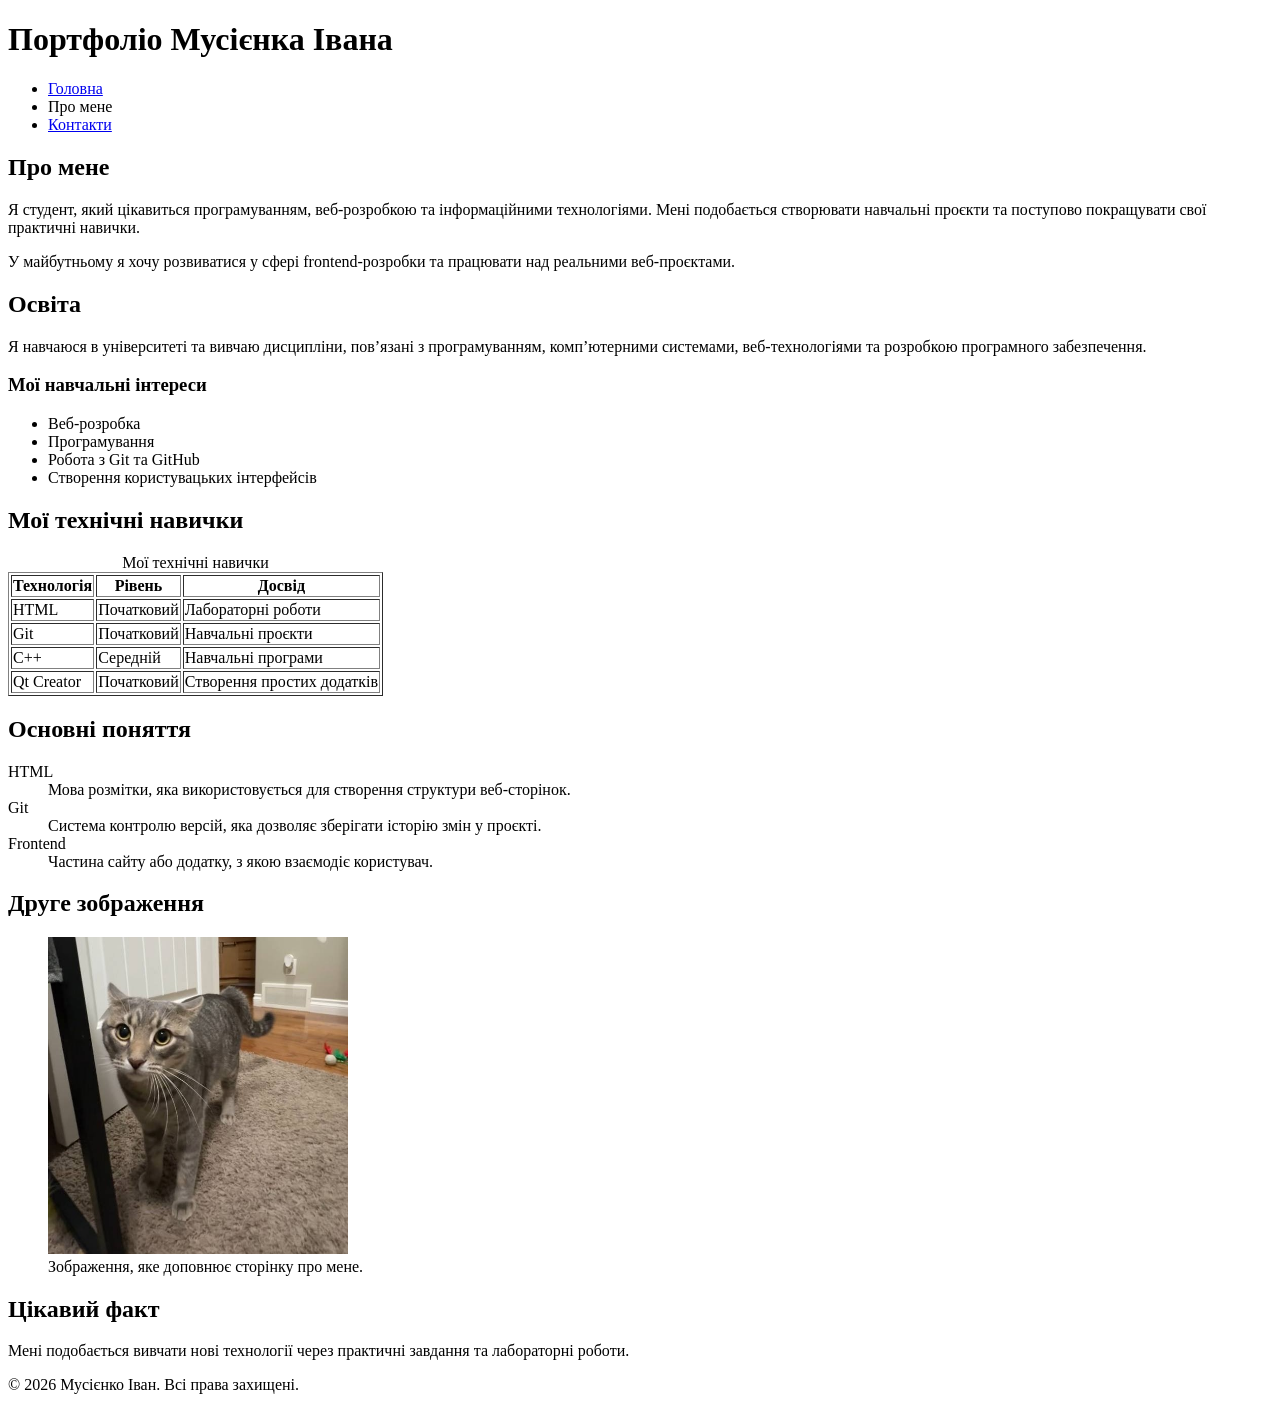
==== about.html @ 91faa162 "init: initialize portfolio project" ====
<!DOCTYPE html>
<html lang="uk">
<head>
    <meta charset="UTF-8">
    <meta name="viewport" content="width=device-width, initial-scale=1.0">
    <meta name="description" content="Інформація про Івана Мусієнка, освіту, навички та інтереси">
    <meta name="author" content="Мусієнко Іван">
    <title>Про мене — Портфоліо</title>
</head>
<body>

    <header>
        <h1>Портфоліо Мусієнка Івана</h1>

        <nav>
            <ul>
                <li><a href="index.html">Головна</a></li>
                <li>Про мене</li>
                <li><a href="contacts.html">Контакти</a></li>
            </ul>
        </nav>
    </header>

    <main>
        <section>
            <h2>Про мене</h2>

            <p>
                Я студент, який цікавиться програмуванням, веб-розробкою та інформаційними технологіями.
                Мені подобається створювати навчальні проєкти та поступово покращувати свої практичні навички.
            </p>

            <p>
                У майбутньому я хочу розвиватися у сфері frontend-розробки та працювати над реальними веб-проєктами.
            </p>
        </section>

        <section>
            <h2>Освіта</h2>

            <p>
                Я навчаюся в університеті та вивчаю дисципліни, пов’язані з програмуванням,
                комп’ютерними системами, веб-технологіями та розробкою програмного забезпечення.
            </p>

            <h3>Мої навчальні інтереси</h3>

            <ul>
                <li>Веб-розробка</li>
                <li>Програмування</li>
                <li>Робота з Git та GitHub</li>
                <li>Створення користувацьких інтерфейсів</li>
            </ul>
        </section>

        <section>
            <h2>Мої технічні навички</h2>

            <table border="1">
                <caption>Мої технічні навички</caption>
                <thead>
                    <tr>
                        <th>Технологія</th>
                        <th>Рівень</th>
                        <th>Досвід</th>
                    </tr>
                </thead>
                <tbody>
                    <tr>
                        <td>HTML</td>
                        <td>Початковий</td>
                        <td>Лабораторні роботи</td>
                    </tr>
                    <tr>
                        <td>Git</td>
                        <td>Початковий</td>
                        <td>Навчальні проєкти</td>
                    </tr>
                    <tr>
                        <td>C++</td>
                        <td>Середній</td>
                        <td>Навчальні програми</td>
                    </tr>
                    <tr>
                        <td>Qt Creator</td>
                        <td>Початковий</td>
                        <td>Створення простих додатків</td>
                    </tr>
                </tbody>
            </table>
        </section>

        <section>
            <h2>Основні поняття</h2>

            <dl>
                <dt>HTML</dt>
                <dd>Мова розмітки, яка використовується для створення структури веб-сторінок.</dd>

                <dt>Git</dt>
                <dd>Система контролю версій, яка дозволяє зберігати історію змін у проєкті.</dd>

                <dt>Frontend</dt>
                <dd>Частина сайту або додатку, з якою взаємодіє користувач.</dd>
            </dl>
        </section>

        <section>
            <h2>Друге зображення</h2>

            <figure>
                <img src="images/avatar.jpg" alt="Аватар або зображення для сторінки про мене" width="300">
                <figcaption>Зображення, яке доповнює сторінку про мене.</figcaption>
            </figure>
        </section>

        <aside>
            <h2>Цікавий факт</h2>
            <p>
                Мені подобається вивчати нові технології через практичні завдання та лабораторні роботи.
            </p>
        </aside>
    </main>

    <footer>
        <p>&copy; 2026 Мусієнко Іван. Всі права захищені.</p>
    </footer>

</body>
</html>
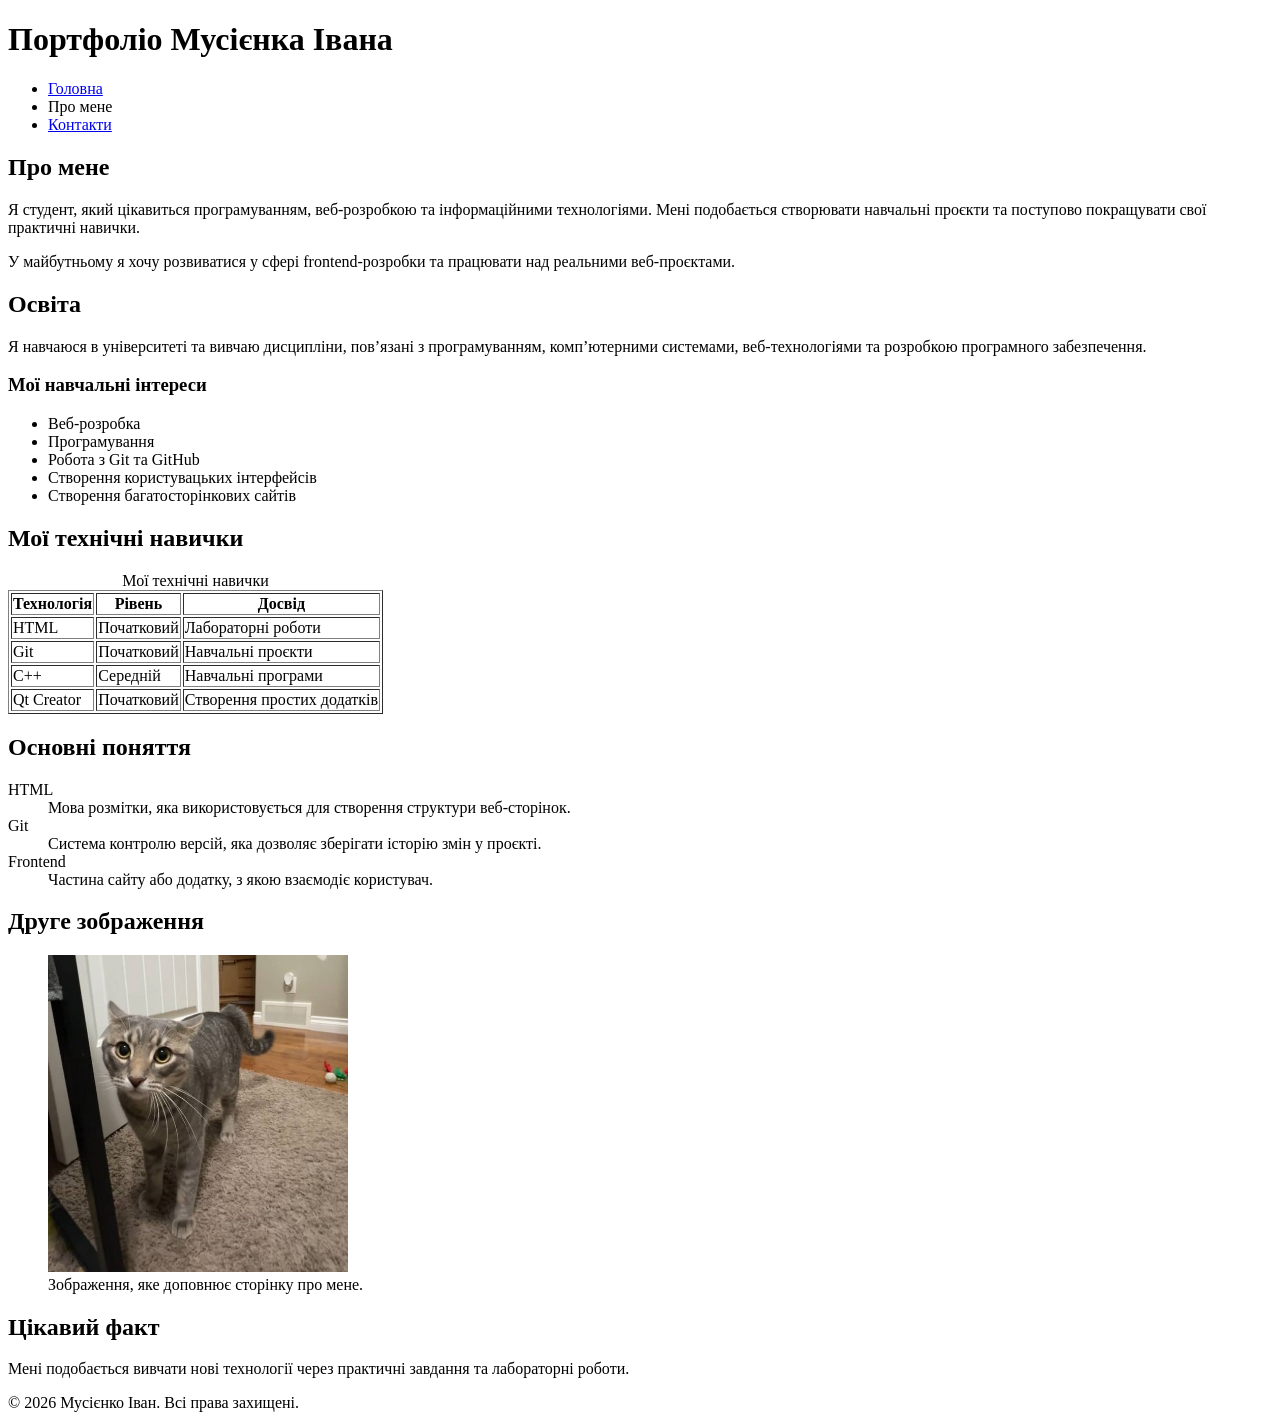
==== commit deed7afb: "feat: update learning interests" ====
--- a/about.html
+++ b/about.html
@@ -50,6 +50,7 @@
                 <li>Програмування</li>
                 <li>Робота з Git та GitHub</li>
                 <li>Створення користувацьких інтерфейсів</li>
+                <li>Створення багатосторінкових сайтів</li>
             </ul>
         </section>
 
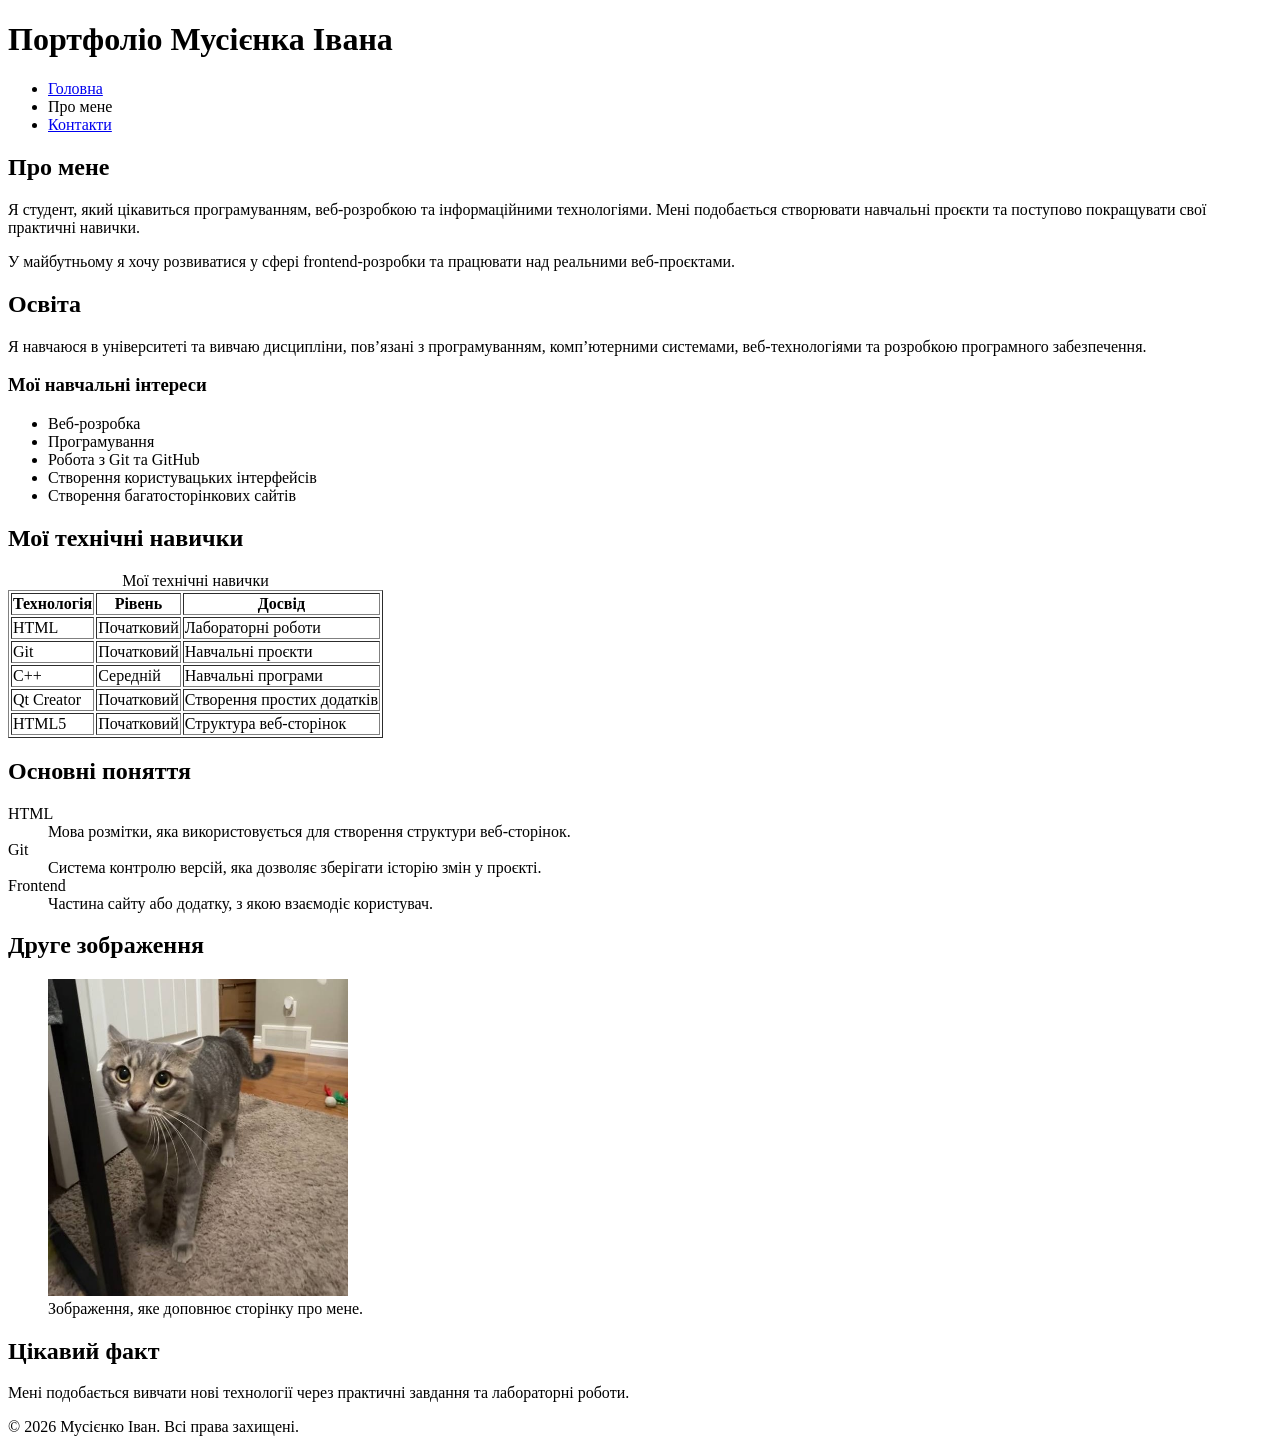
==== commit c64be240: "feat: update skills table" ====
--- a/about.html
+++ b/about.html
@@ -87,6 +87,11 @@
                         <td>Початковий</td>
                         <td>Створення простих додатків</td>
                     </tr>
+                    <tr>
+                        <td>HTML5</td>
+                        <td>Початковий</td>
+                        <td>Структура веб-сторінок</td>
+                    </tr>
                 </tbody>
             </table>
         </section>
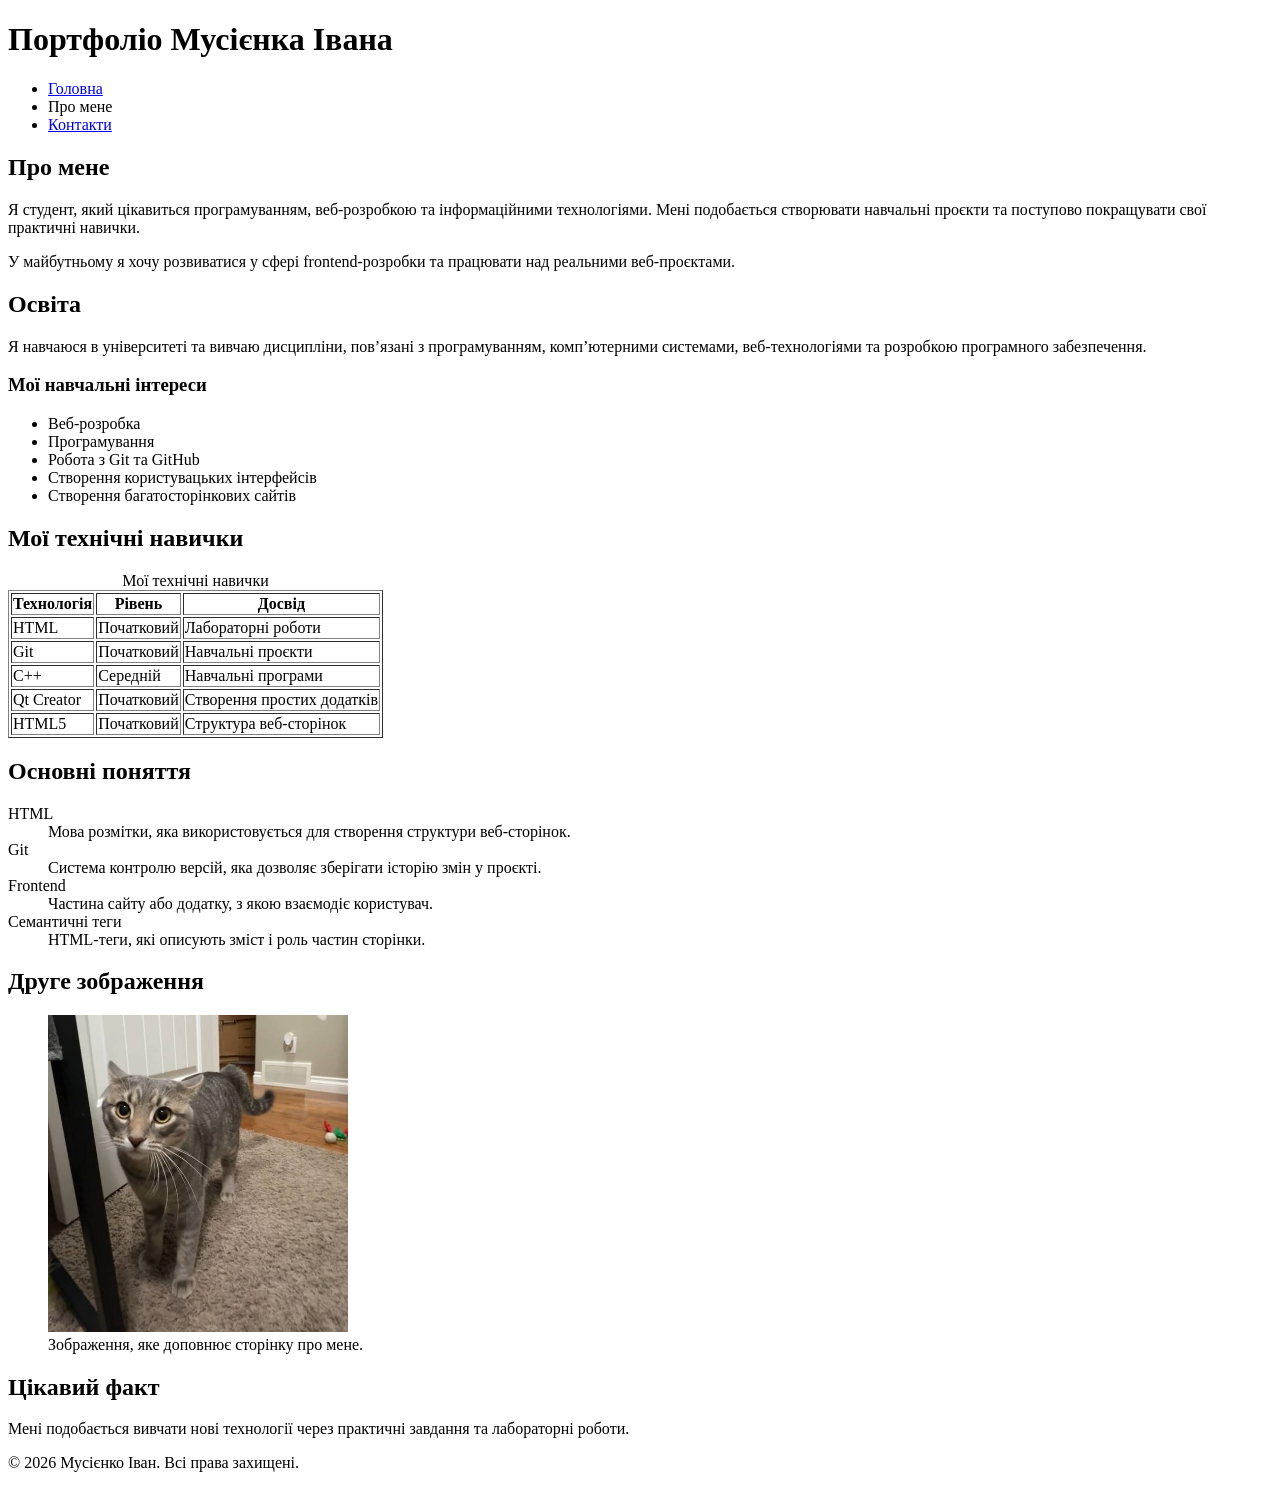
==== commit 73a37dcf: "feat: add semantic html term" ====
--- a/about.html
+++ b/about.html
@@ -108,6 +108,9 @@
 
                 <dt>Frontend</dt>
                 <dd>Частина сайту або додатку, з якою взаємодіє користувач.</dd>
+
+                <dt>Семантичні теги</dt>
+                <dd>HTML-теги, які описують зміст і роль частин сторінки.</dd>
             </dl>
         </section>
 
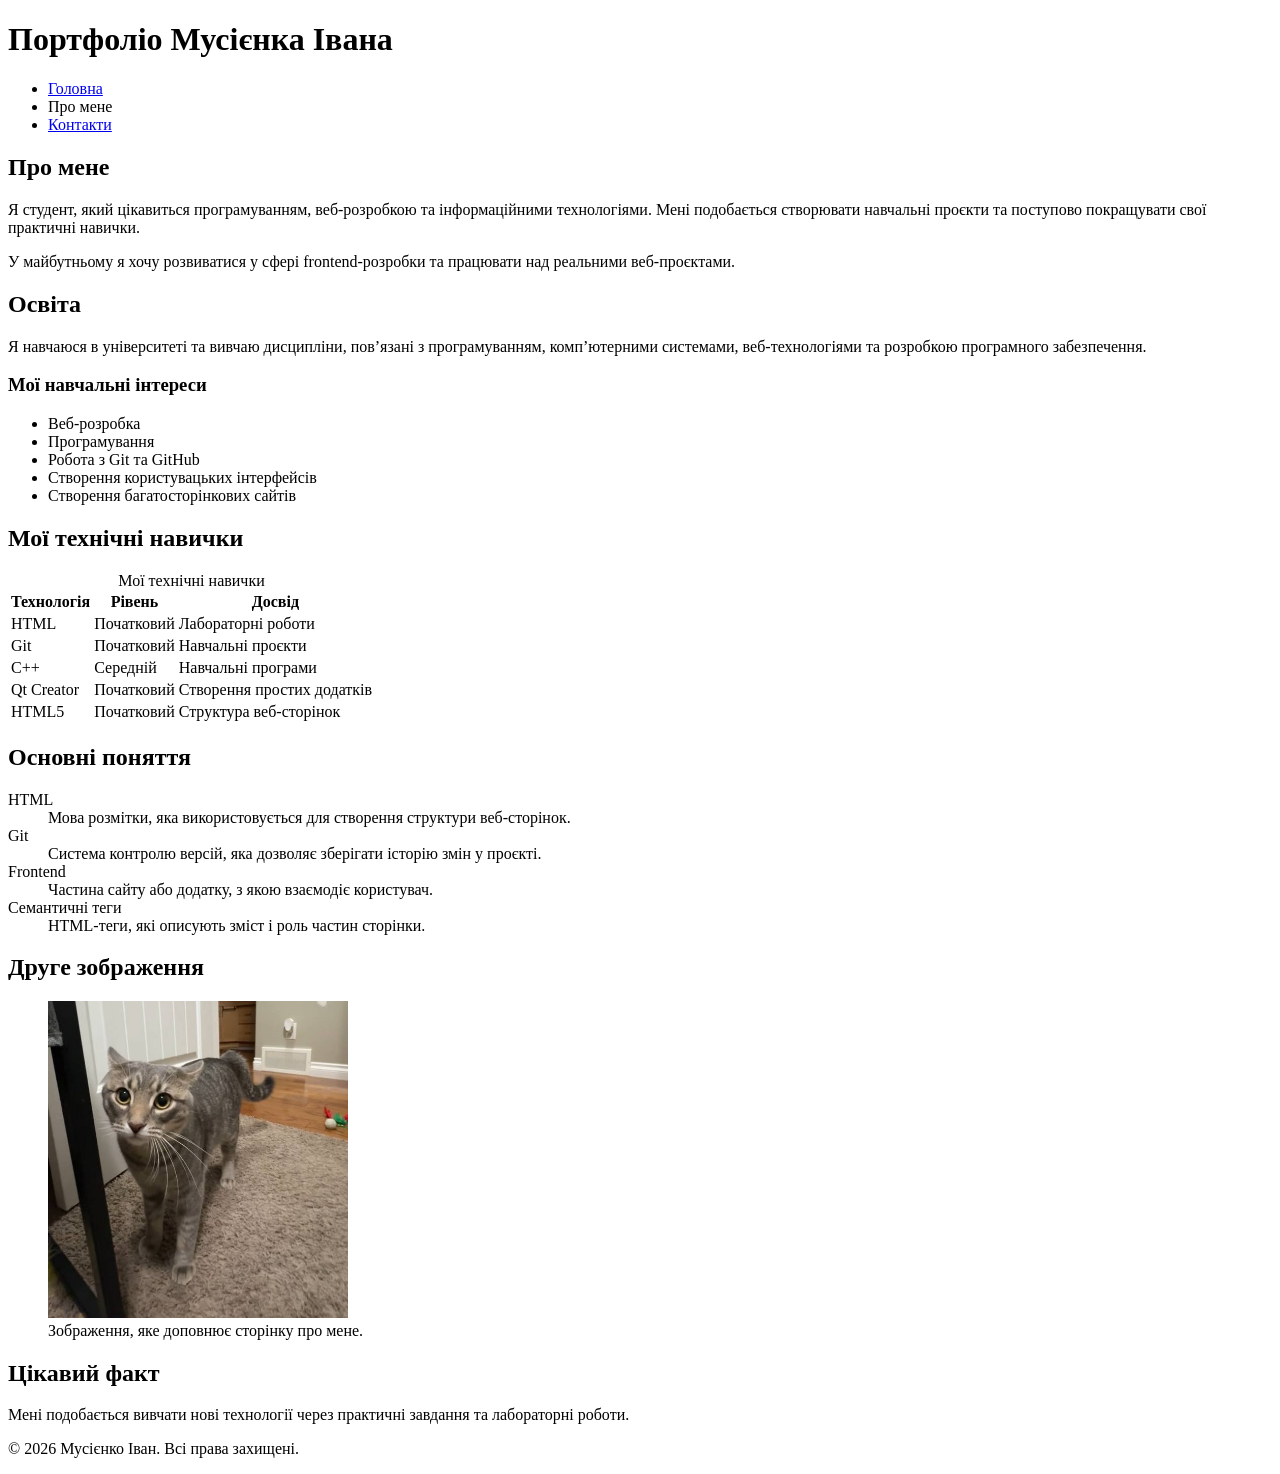
==== commit b63fd3d0: "fix: remove deprecated table border attribute" ====
--- a/about.html
+++ b/about.html
@@ -57,7 +57,7 @@
         <section>
             <h2>Мої технічні навички</h2>
 
-            <table border="1">
+            <table>
                 <caption>Мої технічні навички</caption>
                 <thead>
                     <tr>
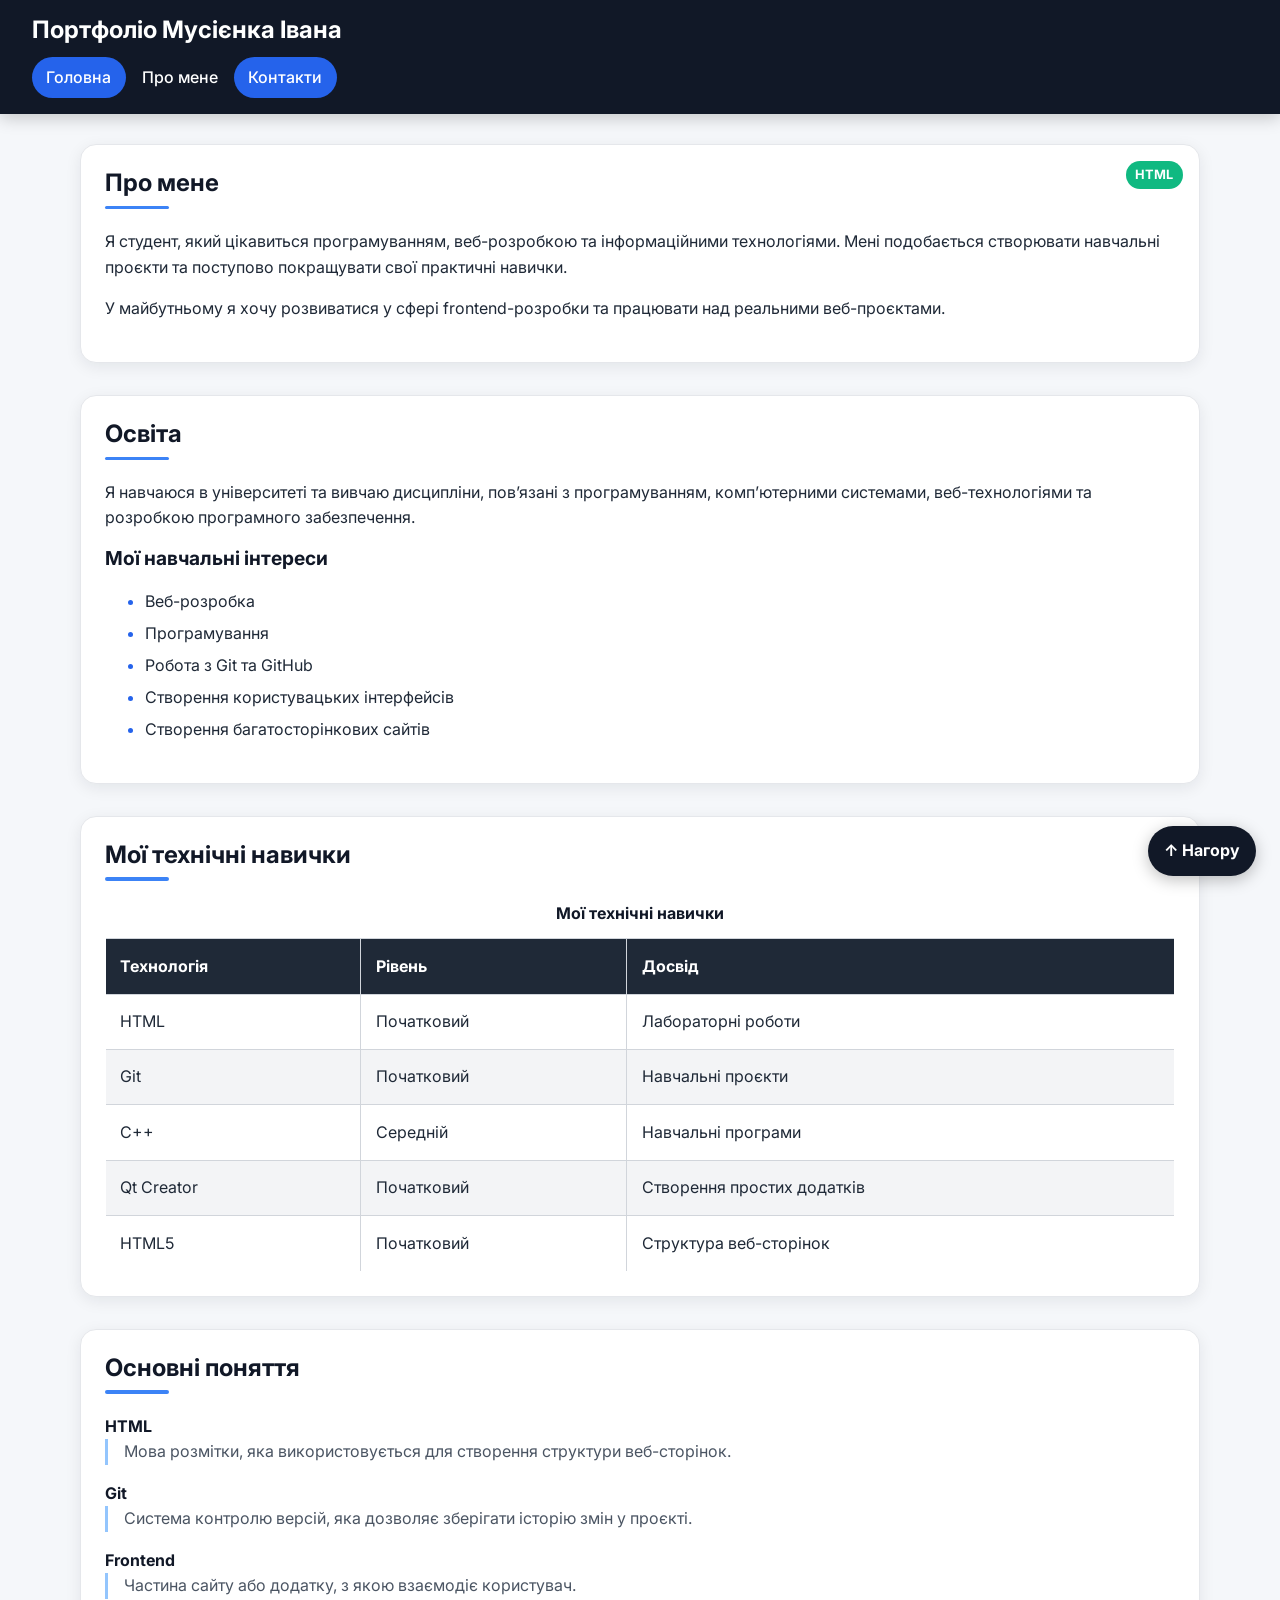
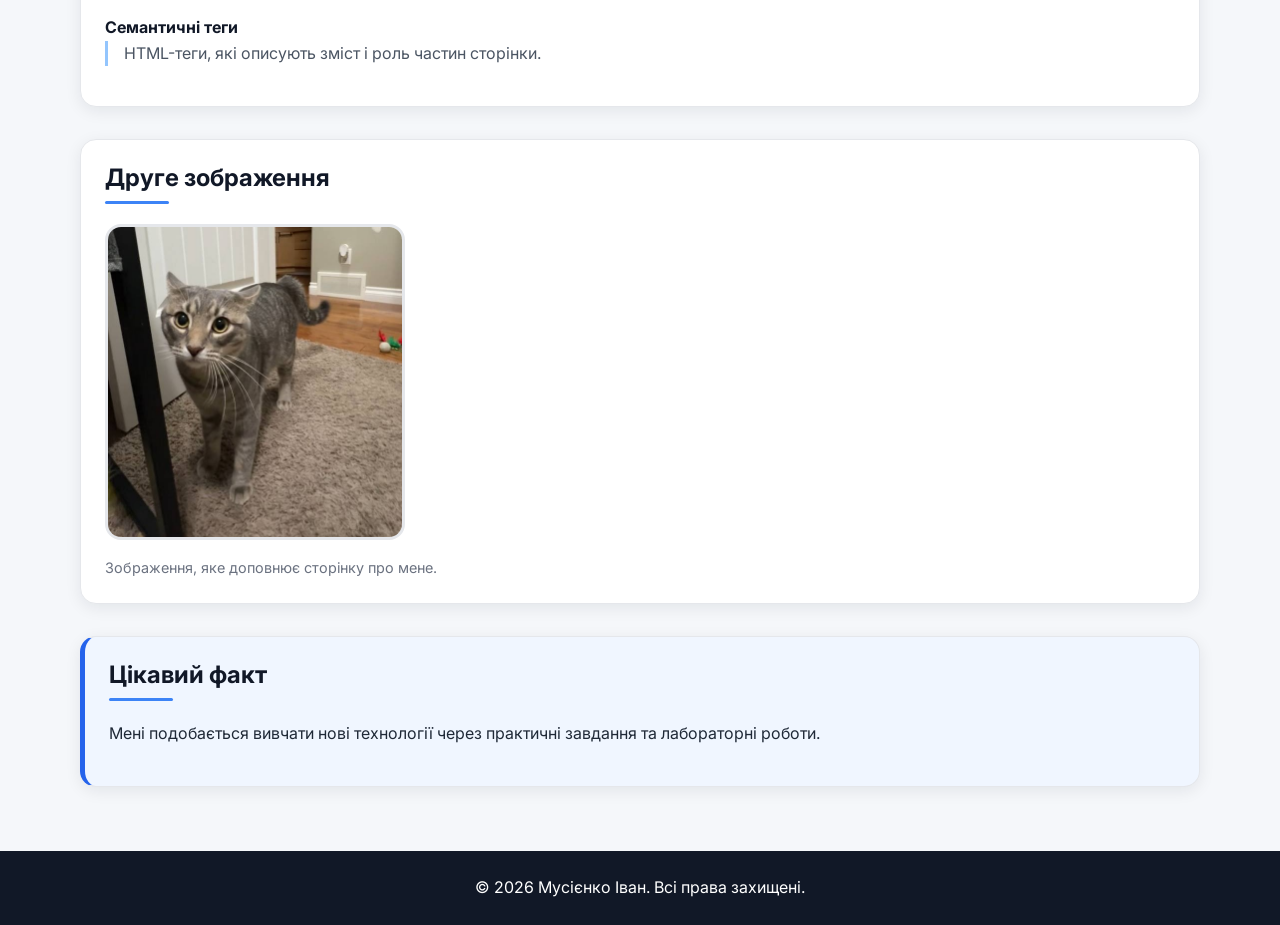
==== commit 7020dd82: "feat: add CSS styles" ====
--- a/about.html
+++ b/about.html
@@ -6,6 +6,11 @@
     <meta name="description" content="Інформація про Івана Мусієнка, освіту, навички та інтереси">
     <meta name="author" content="Мусієнко Іван">
     <title>Про мене — Портфоліо</title>
+
+    <link rel="preconnect" href="https://fonts.googleapis.com">
+    <link rel="preconnect" href="https://fonts.gstatic.com" crossorigin>
+    <link href="https://fonts.googleapis.com/css2?family=Inter:wght@400;500;700&display=swap" rel="stylesheet">
+    <link rel="stylesheet" href="styles.css">
 </head>
 <body>
 
@@ -134,6 +139,8 @@
     <footer>
         <p>&copy; 2026 Мусієнко Іван. Всі права захищені.</p>
     </footer>
-
+    
+    <a href="#" class="back-to-top">↑ Нагору</a>
+    
 </body>
 </html>
--- a/styles.css
+++ b/styles.css
@@ -0,0 +1,460 @@
+/* ===== Загальні стилі ===== */
+
+*,
+*::before,
+*::after {
+    box-sizing: border-box;
+}
+
+html {
+    scroll-behavior: smooth;
+}
+
+body {
+    margin: 0;
+    padding: 0;
+    font-family: 'Inter', Arial, sans-serif;
+    font-size: 1rem;
+    line-height: 1.6;
+    color: #1f2937;
+    background: rgb(245, 247, 250);
+    padding-top: 7rem;
+}
+
+h1,
+h2,
+h3 {
+    margin-top: 0;
+    color: #111827;
+    line-height: 1.2;
+}
+
+h1 {
+    font-size: 2rem;
+}
+
+h2 {
+    font-size: 1.5rem;
+    position: relative;
+    margin-bottom: 1.25rem;
+}
+
+h2::after {
+    content: "";
+    display: block;
+    width: 4rem;
+    height: 0.2rem;
+    margin-top: 0.5rem;
+    border-radius: 1rem;
+    background: hsl(217, 91%, 60%);
+}
+
+h3 {
+    font-size: 1.2rem;
+}
+
+p {
+    margin-top: 0;
+    margin-bottom: 1rem;
+}
+
+a:link {
+    color: #2563eb;
+}
+
+a:visited {
+    color: #7c3aed;
+}
+
+a:hover {
+    color: #1d4ed8;
+}
+
+a:active {
+    color: #dc2626;
+}
+
+a:focus {
+    outline: 0.15rem solid #60a5fa;
+    outline-offset: 0.2rem;
+}
+
+/* ===== Хедер та навігація ===== */
+
+header {
+    position: fixed;
+    top: 0;
+    left: 0;
+    z-index: 1000;
+    width: 100%;
+    padding: 1rem 2rem;
+    background: #111827;
+    color: #ffffff;
+    box-shadow: 0 0.25rem 1rem rgba(0, 0, 0, 0.2);
+}
+
+header h1 {
+    margin-bottom: 0.75rem;
+    color: #ffffff;
+    font-size: 1.5rem;
+}
+
+nav ul {
+    margin: 0;
+    padding: 0;
+    list-style: none;
+}
+
+nav ul li {
+    display: inline-block;
+    margin-right: 0.75rem;
+    color: #ffffff;
+    font-weight: 500;
+}
+
+nav ul li a {
+    display: inline-block;
+    padding: 0.5rem 0.9rem;
+    border-radius: 999px;
+    color: #ffffff;
+    text-decoration: none;
+    background: #2563eb;
+    transition: background 0.2s ease, transform 0.2s ease;
+}
+
+nav ul li a:link,
+nav ul li a:visited {
+    color: #ffffff;
+}
+
+nav ul li a:hover {
+    background: #1d4ed8;
+    color: #ffffff;
+    transform: translateY(-0.1rem);
+}
+
+nav ul li a:active {
+    background: #1e40af;
+    transform: translateY(0);
+}
+
+nav ul li a:focus {
+    outline: 0.15rem solid #bfdbfe;
+    outline-offset: 0.2rem;
+}
+
+/* ===== Основний контент ===== */
+
+main {
+    width: min(90%, 70rem);
+    margin: 0 auto;
+    padding: 2rem 0;
+}
+
+section,
+aside {
+    position: relative;
+    margin-bottom: 2rem;
+    padding: 1.5rem;
+    border: 0.06rem solid #e5e7eb;
+    border-radius: 1rem;
+    background: #ffffff;
+    box-shadow: 0 0.25rem 1rem rgba(15, 23, 42, 0.08);
+}
+
+section:hover,
+aside:hover {
+    box-shadow: 0 0.5rem 1.5rem rgba(15, 23, 42, 0.12);
+}
+
+section:first-child::before {
+    content: "HTML";
+    position: absolute;
+    top: 1rem;
+    right: 1rem;
+    padding: 0.25rem 0.6rem;
+    border-radius: 999px;
+    color: #ffffff;
+    background: #10b981;
+    font-size: 0.8rem;
+    font-weight: 700;
+}
+
+blockquote {
+    position: relative;
+    margin: 1.5rem 0;
+    padding: 1rem 1.5rem;
+    border-left: 0.3rem solid #2563eb;
+    border-radius: 0.75rem;
+    background: hsl(214, 100%, 97%);
+    font-style: italic;
+    overflow: hidden;
+}
+
+blockquote::before {
+    content: "“";
+    position: absolute;
+    top: -1rem;
+    left: 0.5rem;
+    color: rgba(37, 99, 235, 0.2);
+    font-size: 5rem;
+    line-height: 1;
+}
+
+ol,
+ul,
+dl {
+    margin-top: 0;
+}
+
+ol li,
+section ul li {
+    margin-bottom: 0.4rem;
+}
+
+section ul li::marker,
+ol li::marker {
+    color: #2563eb;
+    font-weight: 700;
+}
+
+figure {
+    margin: 0;
+    overflow: hidden;
+}
+
+img,
+video {
+    max-width: 100%;
+    height: auto;
+    border-radius: 1rem;
+    border: 0.2rem solid #e5e7eb;
+}
+
+figcaption {
+    margin-top: 0.5rem;
+    color: #6b7280;
+    font-size: 0.9rem;
+}
+
+/* ===== Таблиця ===== */
+
+table {
+    width: 100%;
+    border-collapse: collapse;
+    margin-top: 1rem;
+    overflow: hidden;
+    border: 0.06rem solid #d1d5db;
+    border-radius: 0.75rem;
+}
+
+caption {
+    margin-bottom: 0.75rem;
+    font-weight: 700;
+    color: #111827;
+}
+
+th,
+td {
+    padding: 0.9rem;
+    border: 0.06rem solid #d1d5db;
+    text-align: left;
+}
+
+th {
+    color: #ffffff;
+    background: #1f2937;
+    font-weight: 700;
+}
+
+tbody tr:nth-child(even) {
+    background: #f3f4f6;
+}
+
+tbody tr:hover {
+    background: #dbeafe;
+}
+
+/* ===== Список опису ===== */
+
+dt {
+    margin-top: 1rem;
+    font-weight: 700;
+    color: #111827;
+}
+
+dd {
+    margin-left: 0;
+    padding-left: 1rem;
+    border-left: 0.2rem solid #93c5fd;
+    color: #4b5563;
+}
+
+/* ===== Форма ===== */
+
+form {
+    max-width: 45rem;
+}
+
+fieldset {
+    margin-bottom: 1.5rem;
+    padding: 1.2rem;
+    border: 0.06rem solid #d1d5db;
+    border-radius: 1rem;
+    background: #f9fafb;
+}
+
+legend {
+    padding: 0 0.5rem;
+    font-weight: 700;
+    color: #111827;
+}
+
+label {
+    display: inline-block;
+    margin-bottom: 0.4rem;
+    font-weight: 500;
+}
+
+input[type="text"],
+input[type="email"],
+select,
+textarea {
+    width: 100%;
+    padding: 0.75rem;
+    border: 0.08rem solid #cbd5e1;
+    border-radius: 0.6rem;
+    font: inherit;
+    color: #111827;
+    background: #ffffff;
+}
+
+input[type="text"]:focus,
+input[type="email"]:focus,
+select:focus,
+textarea:focus {
+    outline: none;
+    border-color: #2563eb;
+    box-shadow: 0 0 0 0.2rem rgba(37, 99, 235, 0.2);
+}
+
+input[type="radio"],
+input[type="checkbox"] {
+    margin-right: 0.4rem;
+    accent-color: #2563eb;
+}
+
+textarea {
+    min-height: 8rem;
+    resize: vertical;
+}
+
+button[type="submit"] {
+    padding: 0.8rem 1.4rem;
+    border: none;
+    border-radius: 999px;
+    color: #ffffff;
+    background: #2563eb;
+    font: inherit;
+    font-weight: 700;
+    cursor: pointer;
+    transition: background 0.2s ease, transform 0.2s ease;
+}
+
+button[type="submit"]:hover {
+    background: #1d4ed8;
+    transform: translateY(-0.1rem);
+}
+
+button[type="submit"]:active {
+    background: #1e40af;
+    transform: translateY(0);
+}
+
+button[type="submit"]:focus {
+    outline: 0.15rem solid #60a5fa;
+    outline-offset: 0.2rem;
+}
+
+/* ===== Aside ===== */
+
+aside {
+    border-left: 0.35rem solid #2563eb;
+    background: hsl(214, 100%, 97%);
+}
+
+/* ===== Кнопка нагору ===== */
+
+.back-to-top {
+    position: fixed;
+    right: 1.5rem;
+    bottom: 1.5rem;
+    z-index: 1001;
+    display: inline-block;
+    padding: 0.75rem 1rem;
+    border-radius: 999px;
+    color: #ffffff;
+    background: #111827;
+    text-decoration: none;
+    font-weight: 700;
+    box-shadow: 0 0.25rem 1rem rgba(0, 0, 0, 0.25);
+}
+
+.back-to-top:link,
+.back-to-top:visited {
+    color: #ffffff;
+}
+
+.back-to-top:hover {
+    background: #2563eb;
+    color: #ffffff;
+}
+
+.back-to-top:active {
+    background: #1e40af;
+}
+
+/* ===== Футер ===== */
+
+footer {
+    padding: 1.5rem 2rem;
+    color: #ffffff;
+    text-align: center;
+    background: #111827;
+}
+
+footer p {
+    margin: 0;
+}
+
+/* ===== Адаптивність ===== */
+
+@media (max-width: 700px) {
+    body {
+        padding-top: 11rem;
+    }
+
+    header {
+        padding: 1rem;
+    }
+
+    nav ul li {
+        display: block;
+        margin: 0.4rem 0;
+    }
+
+    nav ul li a {
+        width: 100%;
+    }
+
+    section,
+    aside {
+        padding: 1rem;
+    }
+
+    table {
+        display: block;
+        overflow-x: auto;
+        white-space: nowrap;
+    }
+}
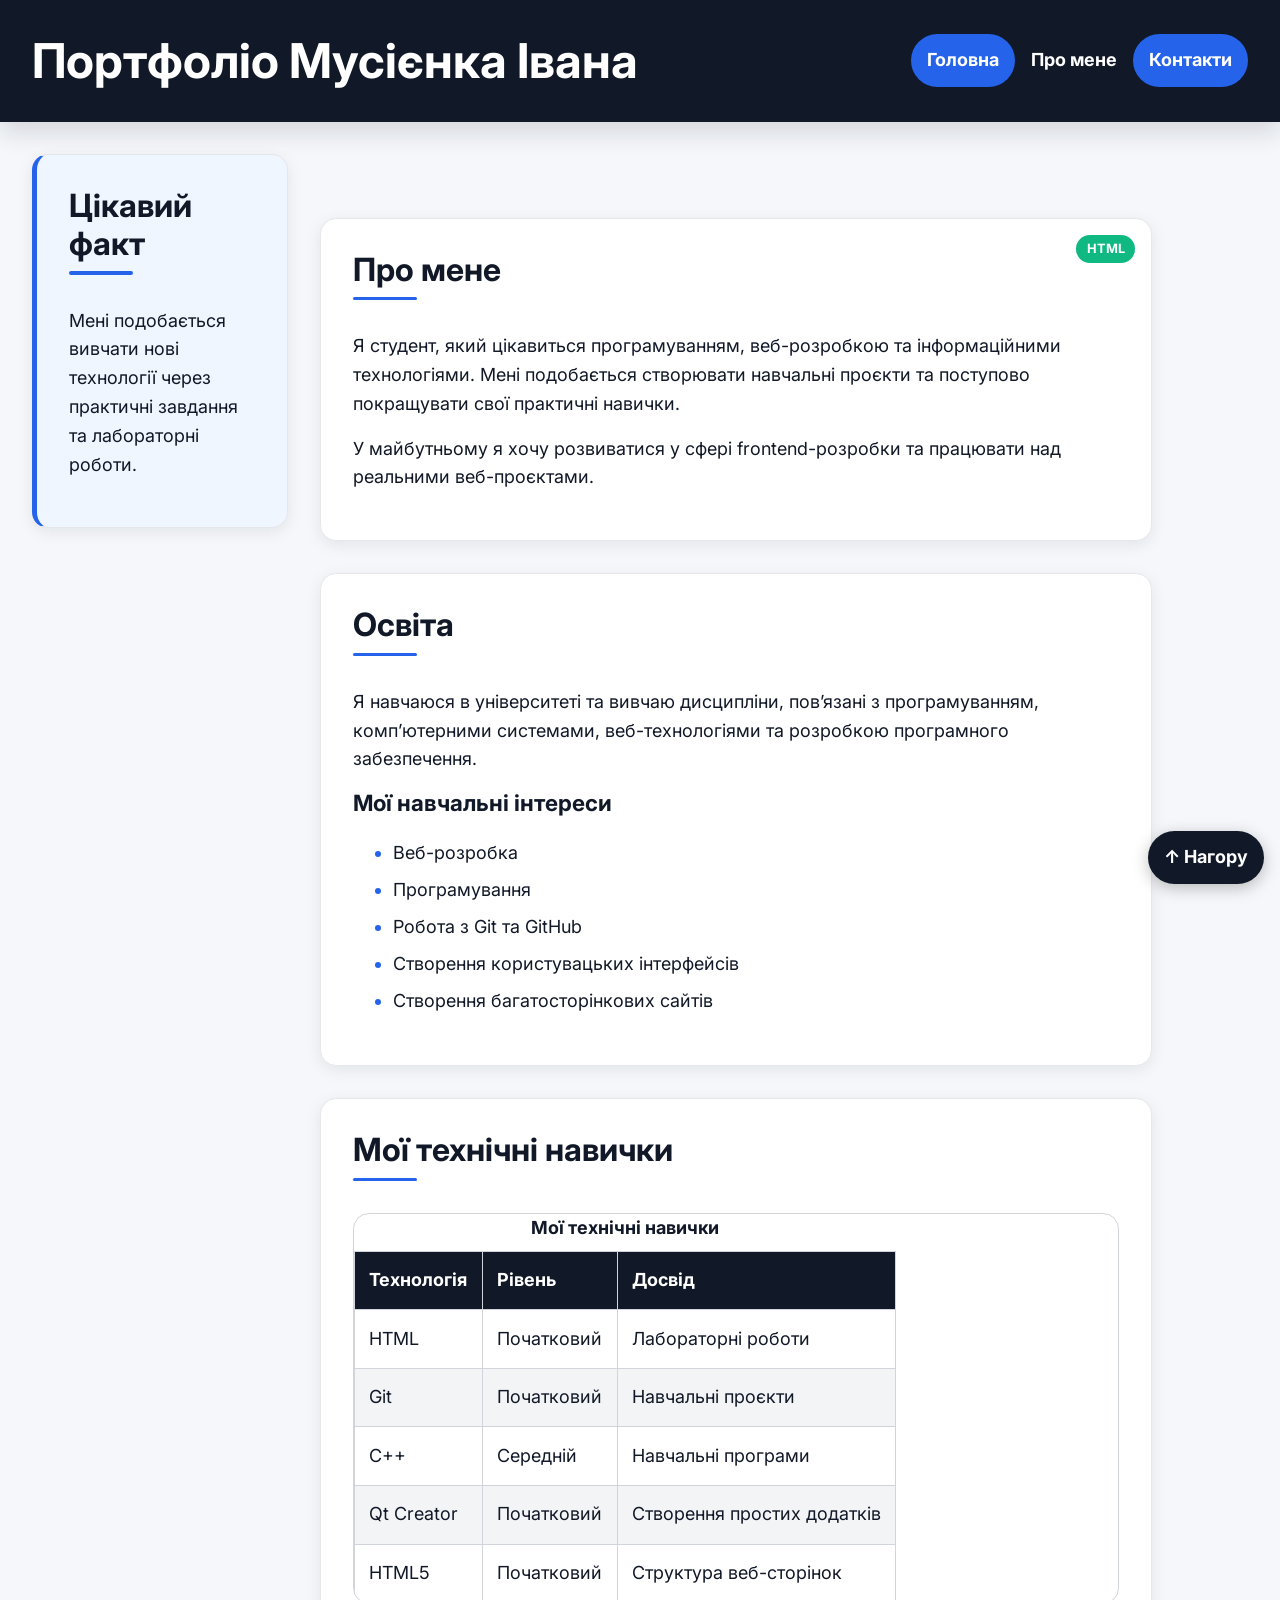
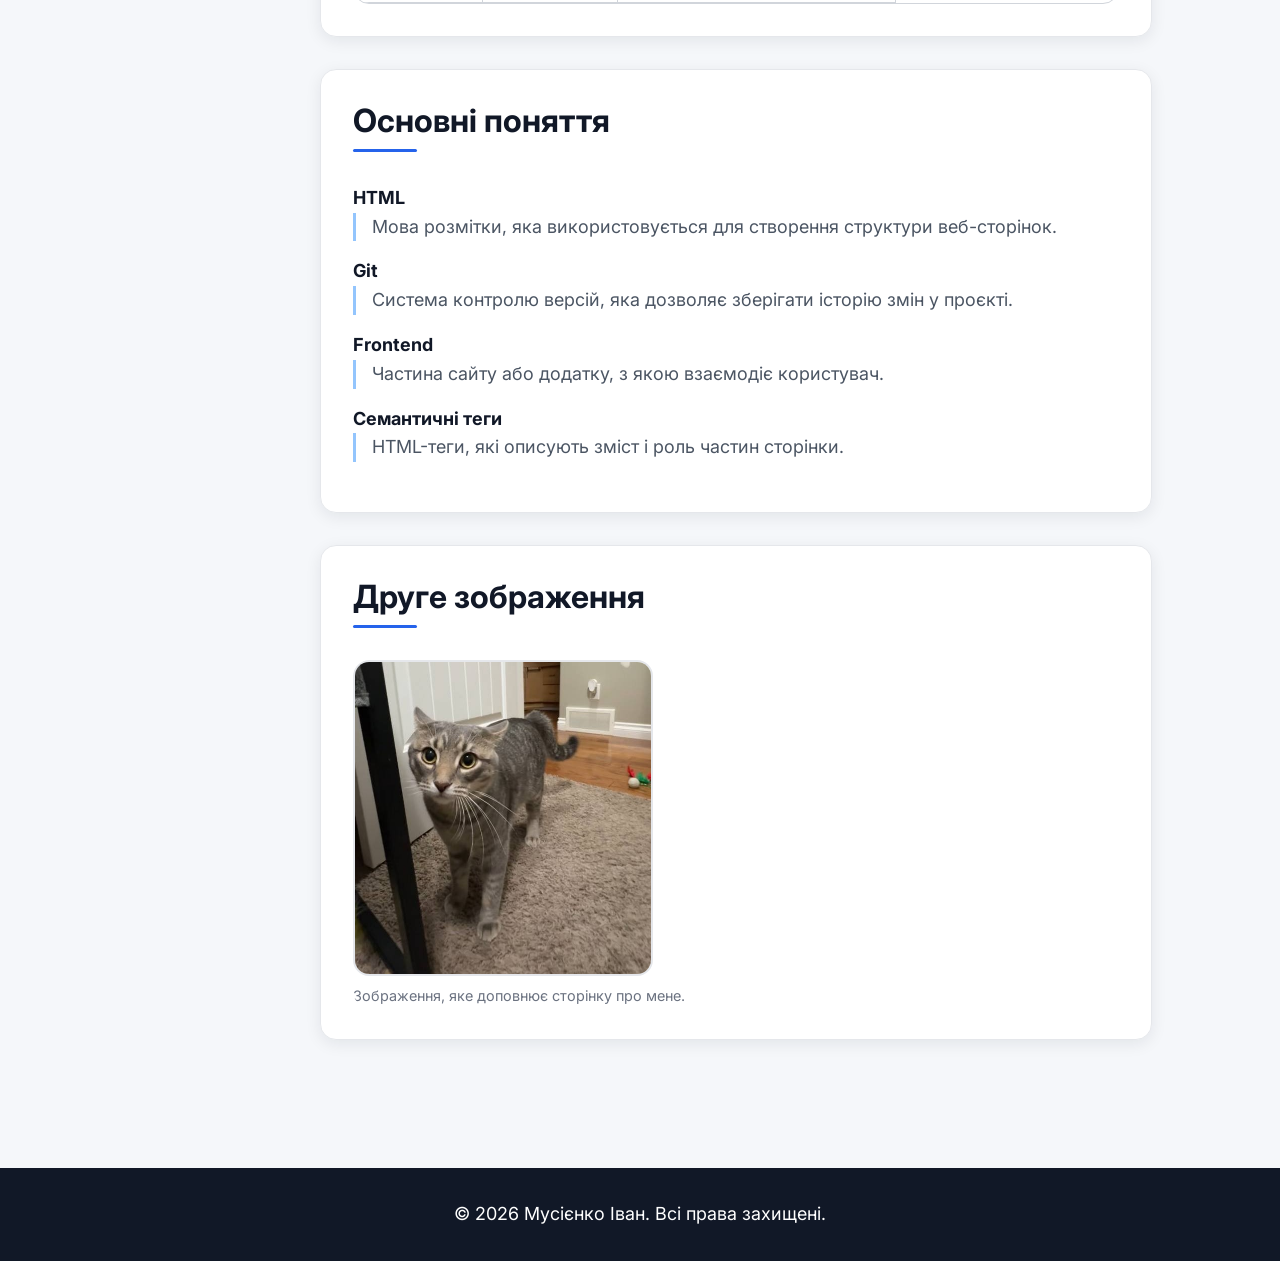
==== commit fa2d2e82: "fix: move aside to sidebar grid area" ====
--- a/about.html
+++ b/about.html
@@ -1,146 +1,174 @@
-<!DOCTYPE html>
+<!doctype html>
 <html lang="uk">
-<head>
-    <meta charset="UTF-8">
-    <meta name="viewport" content="width=device-width, initial-scale=1.0">
-    <meta name="description" content="Інформація про Івана Мусієнка, освіту, навички та інтереси">
-    <meta name="author" content="Мусієнко Іван">
+  <head>
+    <meta charset="UTF-8" />
+    <meta name="viewport" content="width=device-width, initial-scale=1.0" />
+    <meta
+      name="description"
+      content="Інформація про Івана Мусієнка, освіту, навички та інтереси"
+    />
+    <meta name="author" content="Мусієнко Іван" />
     <title>Про мене — Портфоліо</title>
 
-    <link rel="preconnect" href="https://fonts.googleapis.com">
-    <link rel="preconnect" href="https://fonts.gstatic.com" crossorigin>
-    <link href="https://fonts.googleapis.com/css2?family=Inter:wght@400;500;700&display=swap" rel="stylesheet">
-    <link rel="stylesheet" href="styles.css">
-</head>
-<body>
-
-    <header>
+    <link rel="preconnect" href="https://fonts.googleapis.com" />
+    <link rel="preconnect" href="https://fonts.gstatic.com" crossorigin />
+    <link
+      href="https://fonts.googleapis.com/css2?family=Inter:wght@400;500;700&display=swap"
+      rel="stylesheet"
+    />
+    <link rel="stylesheet" href="styles.css" />
+  </head>
+  <body>
+    <div class="page">
+      <header>
         <h1>Портфоліо Мусієнка Івана</h1>
 
-        <nav>
-            <ul>
-                <li><a href="index.html">Головна</a></li>
-                <li>Про мене</li>
-                <li><a href="contacts.html">Контакти</a></li>
-            </ul>
+        <nav class="nav">
+          <input type="checkbox" id="menu-toggle" class="menu-toggle" />
+
+          <label for="menu-toggle" class="hamburger">
+            <span></span>
+            <span></span>
+            <span></span>
+          </label>
+
+          <ul class="nav-list">
+            <li><a href="index.html">Головна</a></li>
+            <li>Про мене</li>
+            <li><a href="contacts.html">Контакти</a></li>
+          </ul>
         </nav>
-    </header>
+      </header>
 
-    <main>
+      <main>
         <section>
-            <h2>Про мене</h2>
+          <h2>Про мене</h2>
 
-            <p>
-                Я студент, який цікавиться програмуванням, веб-розробкою та інформаційними технологіями.
-                Мені подобається створювати навчальні проєкти та поступово покращувати свої практичні навички.
-            </p>
+          <p>
+            Я студент, який цікавиться програмуванням, веб-розробкою та
+            інформаційними технологіями. Мені подобається створювати навчальні
+            проєкти та поступово покращувати свої практичні навички.
+          </p>
 
-            <p>
-                У майбутньому я хочу розвиватися у сфері frontend-розробки та працювати над реальними веб-проєктами.
-            </p>
+          <p>
+            У майбутньому я хочу розвиватися у сфері frontend-розробки та
+            працювати над реальними веб-проєктами.
+          </p>
         </section>
 
         <section>
-            <h2>Освіта</h2>
+          <h2>Освіта</h2>
 
-            <p>
-                Я навчаюся в університеті та вивчаю дисципліни, пов’язані з програмуванням,
-                комп’ютерними системами, веб-технологіями та розробкою програмного забезпечення.
-            </p>
+          <p>
+            Я навчаюся в університеті та вивчаю дисципліни, пов’язані з
+            програмуванням, комп’ютерними системами, веб-технологіями та
+            розробкою програмного забезпечення.
+          </p>
 
-            <h3>Мої навчальні інтереси</h3>
+          <h3>Мої навчальні інтереси</h3>
 
-            <ul>
-                <li>Веб-розробка</li>
-                <li>Програмування</li>
-                <li>Робота з Git та GitHub</li>
-                <li>Створення користувацьких інтерфейсів</li>
-                <li>Створення багатосторінкових сайтів</li>
-            </ul>
+          <ul>
+            <li>Веб-розробка</li>
+            <li>Програмування</li>
+            <li>Робота з Git та GitHub</li>
+            <li>Створення користувацьких інтерфейсів</li>
+            <li>Створення багатосторінкових сайтів</li>
+          </ul>
         </section>
 
         <section>
-            <h2>Мої технічні навички</h2>
+          <h2>Мої технічні навички</h2>
 
-            <table>
-                <caption>Мої технічні навички</caption>
-                <thead>
-                    <tr>
-                        <th>Технологія</th>
-                        <th>Рівень</th>
-                        <th>Досвід</th>
-                    </tr>
-                </thead>
-                <tbody>
-                    <tr>
-                        <td>HTML</td>
-                        <td>Початковий</td>
-                        <td>Лабораторні роботи</td>
-                    </tr>
-                    <tr>
-                        <td>Git</td>
-                        <td>Початковий</td>
-                        <td>Навчальні проєкти</td>
-                    </tr>
-                    <tr>
-                        <td>C++</td>
-                        <td>Середній</td>
-                        <td>Навчальні програми</td>
-                    </tr>
-                    <tr>
-                        <td>Qt Creator</td>
-                        <td>Початковий</td>
-                        <td>Створення простих додатків</td>
-                    </tr>
-                    <tr>
-                        <td>HTML5</td>
-                        <td>Початковий</td>
-                        <td>Структура веб-сторінок</td>
-                    </tr>
-                </tbody>
-            </table>
+          <table>
+            <caption>
+              Мої технічні навички
+            </caption>
+            <thead>
+              <tr>
+                <th>Технологія</th>
+                <th>Рівень</th>
+                <th>Досвід</th>
+              </tr>
+            </thead>
+            <tbody>
+              <tr>
+                <td>HTML</td>
+                <td>Початковий</td>
+                <td>Лабораторні роботи</td>
+              </tr>
+              <tr>
+                <td>Git</td>
+                <td>Початковий</td>
+                <td>Навчальні проєкти</td>
+              </tr>
+              <tr>
+                <td>C++</td>
+                <td>Середній</td>
+                <td>Навчальні програми</td>
+              </tr>
+              <tr>
+                <td>Qt Creator</td>
+                <td>Початковий</td>
+                <td>Створення простих додатків</td>
+              </tr>
+              <tr>
+                <td>HTML5</td>
+                <td>Початковий</td>
+                <td>Структура веб-сторінок</td>
+              </tr>
+            </tbody>
+          </table>
         </section>
 
         <section>
-            <h2>Основні поняття</h2>
+          <h2>Основні поняття</h2>
 
-            <dl>
-                <dt>HTML</dt>
-                <dd>Мова розмітки, яка використовується для створення структури веб-сторінок.</dd>
+          <dl>
+            <dt>HTML</dt>
+            <dd>
+              Мова розмітки, яка використовується для створення структури
+              веб-сторінок.
+            </dd>
 
-                <dt>Git</dt>
-                <dd>Система контролю версій, яка дозволяє зберігати історію змін у проєкті.</dd>
+            <dt>Git</dt>
+            <dd>
+              Система контролю версій, яка дозволяє зберігати історію змін у
+              проєкті.
+            </dd>
 
-                <dt>Frontend</dt>
-                <dd>Частина сайту або додатку, з якою взаємодіє користувач.</dd>
+            <dt>Frontend</dt>
+            <dd>Частина сайту або додатку, з якою взаємодіє користувач.</dd>
 
-                <dt>Семантичні теги</dt>
-                <dd>HTML-теги, які описують зміст і роль частин сторінки.</dd>
-            </dl>
+            <dt>Семантичні теги</dt>
+            <dd>HTML-теги, які описують зміст і роль частин сторінки.</dd>
+          </dl>
         </section>
 
         <section>
-            <h2>Друге зображення</h2>
+          <h2>Друге зображення</h2>
 
-            <figure>
-                <img src="images/avatar.jpg" alt="Аватар або зображення для сторінки про мене" width="300">
-                <figcaption>Зображення, яке доповнює сторінку про мене.</figcaption>
-            </figure>
+          <figure>
+            <img
+              src="images/avatar.jpg"
+              alt="Аватар або зображення для сторінки про мене"
+              width="300"
+            />
+            <figcaption>Зображення, яке доповнює сторінку про мене.</figcaption>
+          </figure>
         </section>
+      </main>
+      <aside>
+        <h2>Цікавий факт</h2>
+        <p>
+          Мені подобається вивчати нові технології через практичні завдання та
+          лабораторні роботи.
+        </p>
+      </aside>
+      <footer>
+        <p>&copy; 2026 Мусієнко Іван. Всі права захищені.</p>
+      </footer>
 
-        <aside>
-            <h2>Цікавий факт</h2>
-            <p>
-                Мені подобається вивчати нові технології через практичні завдання та лабораторні роботи.
-            </p>
-        </aside>
-    </main>
-
-    <footer>
-        <p>&copy; 2026 Мусієнко Іван. Всі права захищені.</p>
-    </footer>
-    
-    <a href="#" class="back-to-top">↑ Нагору</a>
-    
-</body>
-</html>+      <a href="#" class="back-to-top">↑ Нагору</a>
+    </div>
+  </body>
+</html>
--- a/styles.css
+++ b/styles.css
@@ -1,3 +1,32 @@
+/* ===== CSS-змінні / тема ===== */
+
+:root {
+    --color-primary: #2563eb;
+    --color-primary-dark: #1d4ed8;
+    --color-secondary: #10b981;
+    --color-bg: #f5f7fa;
+    --color-surface: #ffffff;
+    --color-text: #111827;
+    --color-muted: #6b7280;
+    --color-border: #e5e7eb;
+    --color-header: #111827;
+    --color-accent: #ef4444;
+
+    --font-main: "Inter", Arial, sans-serif;
+    --font-heading: "Inter", Arial, sans-serif;
+
+    --spacing-xs: 0.25rem;
+    --spacing-sm: 0.5rem;
+    --spacing-md: 1rem;
+    --spacing-lg: 2rem;
+    --spacing-xl: 4rem;
+
+    --border-radius: 1rem;
+    --transition-speed: 0.3s;
+    --shadow-sm: 0 0.25rem 1rem rgba(15, 23, 42, 0.08);
+    --shadow-md: 0 0.6rem 1.5rem rgba(15, 23, 42, 0.14);
+}
+
 /* ===== Загальні стилі ===== */
 
 *,
@@ -13,30 +42,30 @@
 body {
     margin: 0;
     padding: 0;
-    font-family: 'Inter', Arial, sans-serif;
-    font-size: 1rem;
+    font-family: var(--font-main);
+    font-size: clamp(0.95rem, 1.5vw, 1.125rem);
     line-height: 1.6;
-    color: #1f2937;
-    background: rgb(245, 247, 250);
-    padding-top: 7rem;
+    color: var(--color-text);
+    background: var(--color-bg);
 }
 
 h1,
 h2,
 h3 {
     margin-top: 0;
-    color: #111827;
+    font-family: var(--font-heading);
     line-height: 1.2;
+    color: var(--color-text);
 }
 
 h1 {
-    font-size: 2rem;
+    font-size: clamp(1.75rem, 4vw, 3rem);
 }
 
 h2 {
-    font-size: 1.5rem;
     position: relative;
-    margin-bottom: 1.25rem;
+    margin-bottom: var(--spacing-lg);
+    font-size: clamp(1.25rem, 3vw, 2rem);
 }
 
 h2::after {
@@ -44,22 +73,22 @@
     display: block;
     width: 4rem;
     height: 0.2rem;
-    margin-top: 0.5rem;
-    border-radius: 1rem;
-    background: hsl(217, 91%, 60%);
+    margin-top: var(--spacing-sm);
+    border-radius: 999px;
+    background: var(--color-primary);
 }
 
 h3 {
-    font-size: 1.2rem;
+    font-size: clamp(1.1rem, 2vw, 1.4rem);
 }
 
 p {
     margin-top: 0;
-    margin-bottom: 1rem;
+    margin-bottom: var(--spacing-md);
 }
 
 a:link {
-    color: #2563eb;
+    color: var(--color-primary);
 }
 
 a:visited {
@@ -67,125 +96,211 @@
 }
 
 a:hover {
-    color: #1d4ed8;
+    color: var(--color-primary-dark);
 }
 
 a:active {
-    color: #dc2626;
-}
-
-a:focus {
+    color: var(--color-accent);
+}
+
+a:focus,
+button:focus,
+input:focus,
+select:focus,
+textarea:focus {
     outline: 0.15rem solid #60a5fa;
     outline-offset: 0.2rem;
 }
 
-/* ===== Хедер та навігація ===== */
+/* ===== Grid-макет сторінки ===== */
+
+.page {
+    min-height: 100vh;
+    display: grid;
+    grid-template-areas:
+        "header"
+        "content"
+        "sidebar"
+        "footer";
+    grid-template-columns: 1fr;
+    gap: var(--spacing-md);
+}
 
 header {
-    position: fixed;
+    grid-area: header;
+}
+
+main {
+    grid-area: content;
+    width: min(92%, 72rem);
+    margin: 0 auto;
+    padding: var(--spacing-lg) 0;
+}
+
+aside {
+    grid-area: sidebar;
+}
+
+footer {
+    grid-area: footer;
+}
+
+/* ===== Хедер та Flexbox-навігація ===== */
+
+header {
+    position: sticky;
     top: 0;
-    left: 0;
     z-index: 1000;
+    padding: var(--spacing-md);
+    background: var(--color-header);
+    color: #ffffff;
+    box-shadow: var(--shadow-md);
+}
+
+header h1 {
+    margin-bottom: var(--spacing-md);
+    color: #ffffff;
+}
+
+/* Flexbox для навігації */
+.nav {
+    display: flex;
+    align-items: center;
+    justify-content: space-between;
+}
+
+.menu-toggle {
+    display: none;
+}
+
+.hamburger {
+    display: flex;
+    flex-direction: column;
+    gap: 0.35rem;
+    cursor: pointer;
+}
+
+.hamburger span {
+    width: 2rem;
+    height: 0.2rem;
+    border-radius: 999px;
+    background: #ffffff;
+    transition: transform var(--transition-speed) ease,
+        opacity var(--transition-speed) ease,
+        background-color var(--transition-speed) ease;
+}
+
+.hamburger:hover span {
+    background: #bfdbfe;
+}
+
+.nav-list {
+    display: none;
     width: 100%;
-    padding: 1rem 2rem;
-    background: #111827;
-    color: #ffffff;
-    box-shadow: 0 0.25rem 1rem rgba(0, 0, 0, 0.2);
-}
-
-header h1 {
-    margin-bottom: 0.75rem;
-    color: #ffffff;
-    font-size: 1.5rem;
-}
-
-nav ul {
-    margin: 0;
+    margin: var(--spacing-md) 0 0;
     padding: 0;
     list-style: none;
-}
-
-nav ul li {
+    flex-direction: column;
+    gap: var(--spacing-sm);
+}
+
+.menu-toggle:checked ~ .nav-list {
+    display: flex;
+    animation: fadeIn 0.35s ease forwards;
+}
+
+.menu-toggle:checked + .hamburger span:nth-child(1) {
+    transform: translateY(0.55rem) rotate(45deg);
+}
+
+.menu-toggle:checked + .hamburger span:nth-child(2) {
+    opacity: 0;
+}
+
+.menu-toggle:checked + .hamburger span:nth-child(3) {
+    transform: translateY(-0.55rem) rotate(-45deg);
+}
+
+.nav-list li {
+    color: #ffffff;
+    font-weight: 700;
+}
+
+.nav-list a {
     display: inline-block;
-    margin-right: 0.75rem;
-    color: #ffffff;
-    font-weight: 500;
-}
-
-nav ul li a {
-    display: inline-block;
-    padding: 0.5rem 0.9rem;
+    width: 100%;
+    padding: 0.75rem 1rem;
     border-radius: 999px;
     color: #ffffff;
     text-decoration: none;
-    background: #2563eb;
-    transition: background 0.2s ease, transform 0.2s ease;
-}
-
-nav ul li a:link,
-nav ul li a:visited {
-    color: #ffffff;
-}
-
-nav ul li a:hover {
-    background: #1d4ed8;
-    color: #ffffff;
-    transform: translateY(-0.1rem);
-}
-
-nav ul li a:active {
+    background: var(--color-primary);
+    transition: background-color var(--transition-speed) ease,
+        transform var(--transition-speed) ease,
+        box-shadow var(--transition-speed) ease;
+}
+
+.nav-list a:link,
+.nav-list a:visited {
+    color: #ffffff;
+}
+
+.nav-list a:hover {
+    color: #ffffff;
+    background: var(--color-primary-dark);
+    transform: translateY(-0.12rem);
+    box-shadow: 0 0.4rem 1rem rgba(37, 99, 235, 0.35);
+}
+
+.nav-list a:active {
     background: #1e40af;
     transform: translateY(0);
 }
 
-nav ul li a:focus {
-    outline: 0.15rem solid #bfdbfe;
-    outline-offset: 0.2rem;
-}
-
 /* ===== Основний контент ===== */
-
-main {
-    width: min(90%, 70rem);
-    margin: 0 auto;
-    padding: 2rem 0;
-}
 
 section,
 aside {
     position: relative;
-    margin-bottom: 2rem;
-    padding: 1.5rem;
-    border: 0.06rem solid #e5e7eb;
-    border-radius: 1rem;
-    background: #ffffff;
-    box-shadow: 0 0.25rem 1rem rgba(15, 23, 42, 0.08);
+    margin-bottom: var(--spacing-lg);
+    padding: var(--spacing-lg);
+    border: 0.06rem solid var(--color-border);
+    border-radius: var(--border-radius);
+    background: var(--color-surface);
+    box-shadow: var(--shadow-sm);
+    animation: fadeIn 0.6s ease forwards;
+    transition: transform var(--transition-speed) ease,
+        box-shadow var(--transition-speed) ease;
 }
 
 section:hover,
 aside:hover {
-    box-shadow: 0 0.5rem 1.5rem rgba(15, 23, 42, 0.12);
+    transform: translateY(-0.2rem);
+    box-shadow: var(--shadow-md);
+}
+
+#hero {
+    border-left: 0.35rem solid var(--color-primary);
 }
 
 section:first-child::before {
     content: "HTML";
     position: absolute;
-    top: 1rem;
-    right: 1rem;
-    padding: 0.25rem 0.6rem;
+    top: var(--spacing-md);
+    right: var(--spacing-md);
+    padding: 0.25rem 0.65rem;
     border-radius: 999px;
     color: #ffffff;
-    background: #10b981;
+    background: var(--color-secondary);
     font-size: 0.8rem;
     font-weight: 700;
 }
 
 blockquote {
     position: relative;
-    margin: 1.5rem 0;
-    padding: 1rem 1.5rem;
-    border-left: 0.3rem solid #2563eb;
-    border-radius: 0.75rem;
+    margin: var(--spacing-lg) 0;
+    padding: var(--spacing-md) var(--spacing-lg);
+    border-left: 0.3rem solid var(--color-primary);
+    border-radius: calc(var(--border-radius) - 0.25rem);
     background: hsl(214, 100%, 97%);
     font-style: italic;
     overflow: hidden;
@@ -209,49 +324,84 @@
 
 ol li,
 section ul li {
-    margin-bottom: 0.4rem;
+    margin-bottom: var(--spacing-sm);
 }
 
 section ul li::marker,
 ol li::marker {
-    color: #2563eb;
-    font-weight: 700;
-}
+    color: var(--color-primary);
+    font-weight: 700;
+}
+
+/* ===== CSS Grid: адаптивна сітка карток ===== */
+
+.projects-grid {
+    display: grid;
+    grid-template-columns: repeat(auto-fit, minmax(16rem, 1fr));
+    gap: var(--spacing-md);
+}
+
+.project-card {
+    padding: var(--spacing-lg);
+    border: 0.06rem solid var(--color-border);
+    border-radius: var(--border-radius);
+    background: linear-gradient(135deg, #ffffff, #eff6ff);
+    box-shadow: var(--shadow-sm);
+    transition: transform var(--transition-speed) ease,
+        box-shadow var(--transition-speed) ease,
+        border-color var(--transition-speed) ease;
+}
+
+.project-card:hover {
+    transform: translateY(-0.4rem);
+    border-color: var(--color-primary);
+    box-shadow: var(--shadow-md);
+}
+
+.project-card h3 {
+    margin-bottom: var(--spacing-sm);
+}
+
+/* ===== Адаптивні зображення та мультимедіа ===== */
 
 figure {
     margin: 0;
     overflow: hidden;
+    border-radius: var(--border-radius);
 }
 
 img,
 video {
+    display: block;
     max-width: 100%;
     height: auto;
-    border-radius: 1rem;
-    border: 0.2rem solid #e5e7eb;
+    border-radius: var(--border-radius);
+    border: 0.15rem solid var(--color-border);
 }
 
 figcaption {
-    margin-top: 0.5rem;
-    color: #6b7280;
+    margin-top: var(--spacing-sm);
+    color: var(--color-muted);
     font-size: 0.9rem;
 }
 
 /* ===== Таблиця ===== */
 
 table {
+    display: block;
     width: 100%;
+    margin-top: var(--spacing-md);
+    overflow-x: auto;
     border-collapse: collapse;
-    margin-top: 1rem;
-    overflow: hidden;
     border: 0.06rem solid #d1d5db;
-    border-radius: 0.75rem;
+    border-radius: var(--border-radius);
+    background: var(--color-surface);
 }
 
 caption {
-    margin-bottom: 0.75rem;
-    font-weight: 700;
-    color: #111827;
+    margin-bottom: var(--spacing-sm);
+    font-weight: 700;
+    color: var(--color-text);
 }
 
 th,
@@ -259,11 +409,12 @@
     padding: 0.9rem;
     border: 0.06rem solid #d1d5db;
     text-align: left;
+    white-space: nowrap;
 }
 
 th {
     color: #ffffff;
-    background: #1f2937;
+    background: var(--color-header);
     font-weight: 700;
 }
 
@@ -278,14 +429,14 @@
 /* ===== Список опису ===== */
 
 dt {
-    margin-top: 1rem;
-    font-weight: 700;
-    color: #111827;
+    margin-top: var(--spacing-md);
+    font-weight: 700;
+    color: var(--color-text);
 }
 
 dd {
     margin-left: 0;
-    padding-left: 1rem;
+    padding-left: var(--spacing-md);
     border-left: 0.2rem solid #93c5fd;
     color: #4b5563;
 }
@@ -293,26 +444,26 @@
 /* ===== Форма ===== */
 
 form {
-    max-width: 45rem;
+    max-width: 48rem;
 }
 
 fieldset {
-    margin-bottom: 1.5rem;
-    padding: 1.2rem;
+    margin-bottom: var(--spacing-lg);
+    padding: var(--spacing-md);
     border: 0.06rem solid #d1d5db;
-    border-radius: 1rem;
+    border-radius: var(--border-radius);
     background: #f9fafb;
 }
 
 legend {
-    padding: 0 0.5rem;
-    font-weight: 700;
-    color: #111827;
+    padding: 0 var(--spacing-sm);
+    font-weight: 700;
+    color: var(--color-text);
 }
 
 label {
     display: inline-block;
-    margin-bottom: 0.4rem;
+    margin-bottom: var(--spacing-sm);
     font-weight: 500;
 }
 
@@ -323,10 +474,12 @@
     width: 100%;
     padding: 0.75rem;
     border: 0.08rem solid #cbd5e1;
-    border-radius: 0.6rem;
+    border-radius: calc(var(--border-radius) - 0.35rem);
     font: inherit;
-    color: #111827;
-    background: #ffffff;
+    color: var(--color-text);
+    background: var(--color-surface);
+    transition: border-color var(--transition-speed) ease,
+        box-shadow var(--transition-speed) ease;
 }
 
 input[type="text"]:focus,
@@ -334,14 +487,14 @@
 select:focus,
 textarea:focus {
     outline: none;
-    border-color: #2563eb;
+    border-color: var(--color-primary);
     box-shadow: 0 0 0 0.2rem rgba(37, 99, 235, 0.2);
 }
 
 input[type="radio"],
 input[type="checkbox"] {
-    margin-right: 0.4rem;
-    accent-color: #2563eb;
+    margin-right: var(--spacing-sm);
+    accent-color: var(--color-primary);
 }
 
 textarea {
@@ -354,32 +507,30 @@
     border: none;
     border-radius: 999px;
     color: #ffffff;
-    background: #2563eb;
+    background: var(--color-primary);
     font: inherit;
     font-weight: 700;
     cursor: pointer;
-    transition: background 0.2s ease, transform 0.2s ease;
+    transition: background-color var(--transition-speed) ease,
+        transform var(--transition-speed) ease,
+        box-shadow var(--transition-speed) ease;
 }
 
 button[type="submit"]:hover {
-    background: #1d4ed8;
-    transform: translateY(-0.1rem);
+    background: var(--color-primary-dark);
+    transform: translateY(-0.15rem);
+    box-shadow: 0 0.4rem 1rem rgba(37, 99, 235, 0.35);
 }
 
 button[type="submit"]:active {
+    transform: translateY(0);
     background: #1e40af;
-    transform: translateY(0);
-}
-
-button[type="submit"]:focus {
-    outline: 0.15rem solid #60a5fa;
-    outline-offset: 0.2rem;
-}
-
-/* ===== Aside ===== */
+}
+
+/* ===== Бічна панель / aside ===== */
 
 aside {
-    border-left: 0.35rem solid #2563eb;
+    border-left: 0.35rem solid var(--color-primary);
     background: hsl(214, 100%, 97%);
 }
 
@@ -387,17 +538,19 @@
 
 .back-to-top {
     position: fixed;
-    right: 1.5rem;
-    bottom: 1.5rem;
+    right: var(--spacing-md);
+    bottom: var(--spacing-md);
     z-index: 1001;
     display: inline-block;
     padding: 0.75rem 1rem;
     border-radius: 999px;
     color: #ffffff;
-    background: #111827;
+    background: var(--color-header);
     text-decoration: none;
     font-weight: 700;
     box-shadow: 0 0.25rem 1rem rgba(0, 0, 0, 0.25);
+    transition: background-color var(--transition-speed) ease,
+        transform var(--transition-speed) ease;
 }
 
 .back-to-top:link,
@@ -406,8 +559,9 @@
 }
 
 .back-to-top:hover {
-    background: #2563eb;
-    color: #ffffff;
+    color: #ffffff;
+    background: var(--color-primary);
+    transform: translateY(-0.15rem);
 }
 
 .back-to-top:active {
@@ -417,44 +571,135 @@
 /* ===== Футер ===== */
 
 footer {
-    padding: 1.5rem 2rem;
+    padding: var(--spacing-lg);
     color: #ffffff;
     text-align: center;
-    background: #111827;
+    background: var(--color-header);
 }
 
 footer p {
     margin: 0;
 }
 
-/* ===== Адаптивність ===== */
-
-@media (max-width: 700px) {
-    body {
-        padding-top: 11rem;
+/* ===== Анімації ===== */
+
+@keyframes fadeIn {
+    from {
+        opacity: 0;
+        transform: translateY(1.25rem);
+    }
+
+    to {
+        opacity: 1;
+        transform: translateY(0);
+    }
+}
+
+/* ===== Планшети: 768px+ ===== */
+
+@media (min-width: 768px) {
+    .page {
+        gap: var(--spacing-lg);
     }
 
     header {
-        padding: 1rem;
-    }
-
-    nav ul li {
-        display: block;
-        margin: 0.4rem 0;
-    }
-
-    nav ul li a {
-        width: 100%;
+        padding: var(--spacing-lg);
+    }
+
+    .hamburger {
+        display: none;
+    }
+
+    .nav-list {
+        display: flex;
+        flex-direction: row;
+        align-items: center;
+        justify-content: flex-start;
+        width: auto;
+        margin: 0;
+        gap: var(--spacing-md);
+    }
+
+    .nav-list a {
+        width: auto;
+    }
+
+    main {
+        padding: var(--spacing-xl) 0;
     }
 
     section,
     aside {
-        padding: 1rem;
-    }
-
+        padding: var(--spacing-lg);
+    }
+
+    .projects-grid {
+        gap: var(--spacing-lg);
+    }
+}
+
+/* ===== Десктоп: 1024px+ ===== */
+
+@media (min-width: 1024px) {
+    .page {
+        grid-template-areas:
+            "header header"
+            "sidebar content"
+            "footer footer";
+        grid-template-columns: 16rem 1fr;
+        gap: var(--spacing-lg);
+    }
+
+    header {
+        display: flex;
+        align-items: center;
+        justify-content: space-between;
+    }
+
+    header h1 {
+        margin-bottom: 0;
+    }
+
+    main {
+        width: min(92%, 72rem);
+        margin: 0;
+        padding-right: var(--spacing-lg);
+    }
+
+    aside {
+        align-self: start;
+        margin-left: var(--spacing-lg);
+        position: sticky;
+        top: 7rem;
+    }
+}
+
+/* ===== Великі екрани: 1280px+ ===== */
+
+@media (min-width: 1280px) {
+    .page {
+        grid-template-columns: 18rem 1fr;
+    }
+
+    main {
+        width: min(90%, 80rem);
+    }
+}
+/* ===== Фікс таблиці на мобільних екранах ===== */
+
+@media (max-width: 767px) {
     table {
-        display: block;
-        overflow-x: auto;
-        white-space: nowrap;
+        display: table;
+        width: 100%;
+        table-layout: fixed;
+    }
+
+    th,
+    td {
+        white-space: normal;
+        word-break: break-word;
+        overflow-wrap: break-word;
+        padding: 0.6rem;
+        font-size: 0.85rem;
     }
 }
